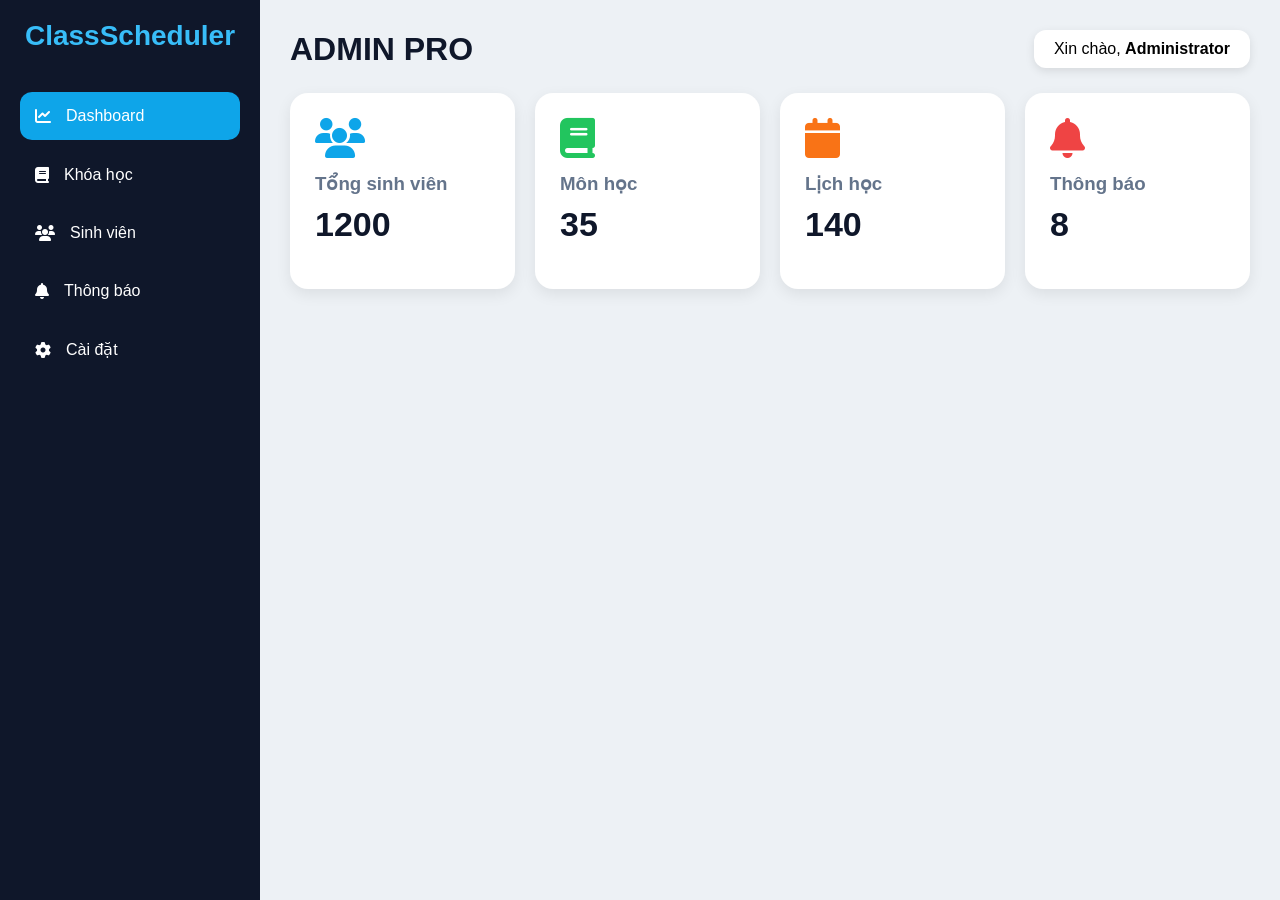
==== index.html @ 7f50b0c2 "up" ====
<!DOCTYPE html>
<html lang="vi">
<head>
<meta charset="UTF-8">
<meta name="viewport" content="width=device-width, initial-scale=1.0">
<title>Admin Pro Dashboard</title>

<link rel="stylesheet"
href="https://cdnjs.cloudflare.com/ajax/libs/font-awesome/6.5.1/css/all.min.css"/>
<link rel="stylesheet" href="css/style2.css">
</head>

<body>

<!-- SIDEBAR -->

<div class="sidebar">

    <div class="logo">
        <h2>ClassScheduler</h2>
    </div>

    <ul class="menu">

        <li>
            <a class="nav-link active" data-target="dashboard">
                <i class="fa-solid fa-chart-line"></i>
                <span>Dashboard</span>
            </a>
        </li>

        <li>
            <a class="nav-link" data-target="courses">
                <i class="fa-solid fa-book"></i>
                <span>Khóa học</span>
            </a>
        </li>

        <li>
            <a class="nav-link" data-target="students">
                <i class="fa-solid fa-users"></i>
                <span>Sinh viên</span>
            </a>
        </li>

        <li>
            <a class="nav-link" data-target="notifications">
                <i class="fa-solid fa-bell"></i>
                <span>Thông báo</span>
            </a>
        </li>

        <li>
            <a class="nav-link" data-target="settings">
                <i class="fa-solid fa-gear"></i>
                <span>Cài đặt</span>
            </a>
        </li>

    </ul>

</div>

<!-- MAIN -->

<div class="main">

    <div class="topbar">
        <h1>ADMIN PRO</h1>

        <div class="admin">
            Xin chào, <b>Administrator</b>
        </div>
    </div>

    <!-- DASHBOARD -->

    <div id="dashboard" class="section active">

        <div class="cards">

            <div class="card">
                <i class="fa-solid fa-users blue"></i>
                <h3>Tổng sinh viên</h3>
                <h2>1200</h2>
            </div>

            <div class="card">
                <i class="fa-solid fa-book green"></i>
                <h3>Môn học</h3>
                <h2>35</h2>
            </div>

            <div class="card">
                <i class="fa-solid fa-calendar orange"></i>
                <h3>Lịch học</h3>
                <h2>140</h2>
            </div>

            <div class="card">
                <i class="fa-solid fa-bell red"></i>
                <h3>Thông báo</h3>
                <h2>8</h2>
            </div>

        </div>

    </div>

    <!-- COURSES -->

    <div id="courses" class="section">

        <div class="content-box">

            <h2>Quản lý khóa học</h2>

            <button class="btn add">
                <i class="fa-solid fa-plus"></i>
                Thêm môn học
            </button>

        </div>

    </div>

    <!-- STUDENTS -->

    <div id="students" class="section">

        <div class="content-box">

            <h2>Danh sách sinh viên</h2>

        </div>

    </div>

    <!-- NOTIFICATIONS -->

    <div id="notifications" class="section">

        <div class="content-box">

            <h2>Thông báo hệ thống</h2>

        </div>

    </div>

    <!-- SETTINGS -->

    <div id="settings" class="section">

        <div class="content-box">

            <h2>Cài đặt hệ thống</h2>

        </div>

    </div>

</div>

<!-- LINK FILE JS -->
<script src="js/admin.js"></script>

</body>
</html>
---- css/style2.css ----
*{
    margin:0;
    padding:0;
    box-sizing:border-box;
    font-family:Arial, Helvetica, sans-serif;
}

body{
    background:#edf1f5;
    display:flex;
}

/* SIDEBAR */

.sidebar{
    width:260px;
    height:100vh;
    background:#0f172a;
    color:white;
    position:fixed;
    left:0;
    top:0;
    padding:20px;
}

.logo{
    text-align:center;
    margin-bottom:40px;
}

.logo h2{
    color:#38bdf8;
    font-size:28px;
}

.menu{
    list-style:none;
}

.menu li{
    margin:10px 0;
}

.menu a{
    display:flex;
    align-items:center;
    gap:15px;
    text-decoration:none;
    color:white;
    padding:15px;
    border-radius:12px;
    transition:0.3s;
    cursor:pointer;
}

.menu a:hover{
    background:#1e293b;
}

.menu a.active{
    background:#0ea5e9;
}

/* MAIN */

.main{
    margin-left:260px;
    width:calc(100% - 260px);
    padding:30px;
}

/* TOPBAR */

.topbar{
    display:flex;
    justify-content:space-between;
    align-items:center;
    margin-bottom:25px;
}

.topbar h1{
    color:#0f172a;
}

.admin{
    background:white;
    padding:10px 20px;
    border-radius:12px;
    box-shadow:0 3px 10px rgba(0,0,0,0.1);
}

/* CARDS */

.cards{
    display:grid;
    grid-template-columns:repeat(auto-fit,minmax(220px,1fr));
    gap:20px;
    margin-bottom:30px;
}

.card{
    background:white;
    padding:25px;
    border-radius:18px;
    box-shadow:0 5px 15px rgba(0,0,0,0.08);
}

.card i{
    font-size:40px;
    margin-bottom:15px;
}

.card h3{
    color:#64748b;
    margin-bottom:10px;
}

.card h2{
    color:#0f172a;
    font-size:34px;
}

.blue{color:#0ea5e9;}
.green{color:#22c55e;}
.orange{color:#f97316;}
.red{color:#ef4444;}

/* CONTENT */

.content-box{
    background:white;
    padding:25px;
    border-radius:20px;
    box-shadow:0 5px 15px rgba(0,0,0,0.08);
}

.section{
    display:none;
}

.section.active{
    display:block;
}

.section h2{
    margin-bottom:20px;
    color:#0f172a;
}

/* TABLE */

table{
    width:100%;
    border-collapse:collapse;
}

table th,
table td{
    padding:15px;
    border-bottom:1px solid #ddd;
    text-align:left;
}

table th{
    background:#f1f5f9;
}

.btn{
    border:none;
    padding:10px 15px;
    border-radius:8px;
    cursor:pointer;
    color:white;
}

.edit{
    background:#3b82f6;
}

.delete{
    background:#ef4444;
}

.add{
    background:#10b981;
    margin-bottom:20px;
}

/* NOTIFICATION */

.notice{
    background:#fff7ed;
    border-left:5px solid orange;
    padding:15px;
    margin-bottom:15px;
    border-radius:10px;
}

/* SETTINGS */

.setting-item{
    margin-bottom:20px;
}

.setting-item label{
    display:block;
    margin-bottom:8px;
    font-weight:bold;
}

.setting-item input{
    width:100%;
    padding:12px;
    border:1px solid #ccc;
    border-radius:8px;
}

/* MOBILE */

@media(max-width:900px){

    .sidebar{
        width:80px;
    }

    .sidebar span,
    .logo h2{
        display:none;
    }

    .main{
        margin-left:80px;
        width:calc(100% - 80px);
    }
}
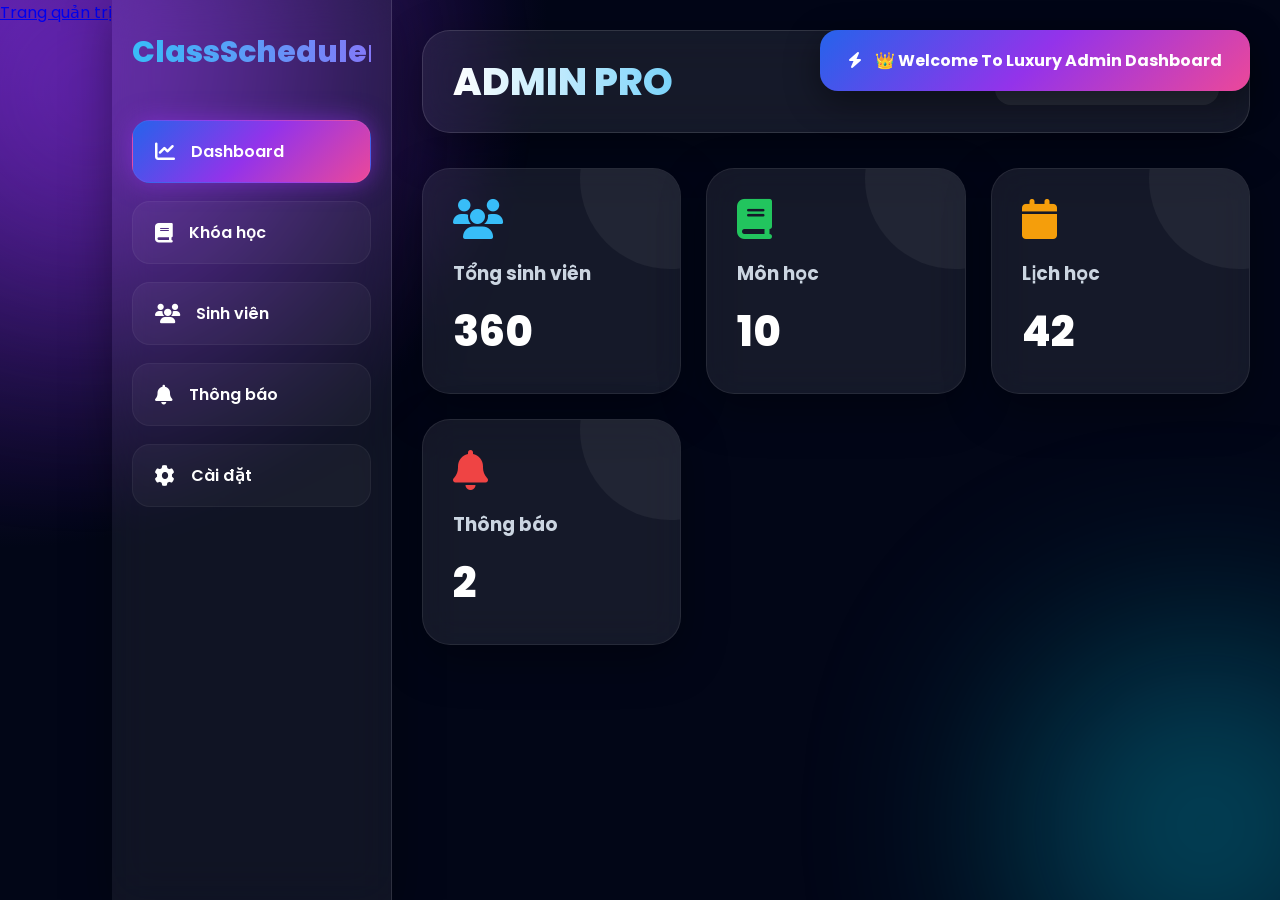
==== commit c92cb97c: "up" ====
--- a/index.html
+++ b/index.html
@@ -8,7 +8,9 @@
 <link rel="stylesheet"
 href="https://cdnjs.cloudflare.com/ajax/libs/font-awesome/6.5.1/css/all.min.css"/>
 <link rel="stylesheet" href="css/style2.css">
+<a href="index2.html">Trang quản trị</a>
 </head>
+
 
 <body>
 
@@ -120,6 +122,55 @@
                 Thêm môn học
             </button>
 
+            <table>
+
+                <thead>
+                    <tr>
+                        <th>ID</th>
+                        <th>Tên môn</th>
+                        <th>Giảng viên</th>
+                        <th>Hành động</th>
+                    </tr>
+                </thead>
+
+                <tbody>
+
+                    <tr>
+                        <td>CS101</td>
+                        <td>Lập trình Web</td>
+                        <td>Nguyễn Văn A</td>
+
+                        <td>
+                            <button class="btn edit">
+                                <i class="fa-solid fa-pen"></i>
+                            </button>
+
+                            <button class="btn delete">
+                                <i class="fa-solid fa-trash"></i>
+                            </button>
+                        </td>
+                    </tr>
+
+                    <tr>
+                        <td>CS202</td>
+                        <td>Cơ sở dữ liệu</td>
+                        <td>Trần Thị B</td>
+
+                        <td>
+                            <button class="btn edit">
+                                <i class="fa-solid fa-pen"></i>
+                            </button>
+
+                            <button class="btn delete">
+                                <i class="fa-solid fa-trash"></i>
+                            </button>
+                        </td>
+                    </tr>
+
+                </tbody>
+
+            </table>
+
         </div>
 
     </div>
@@ -132,6 +183,34 @@
 
             <h2>Danh sách sinh viên</h2>
 
+            <table>
+
+                <thead>
+                    <tr>
+                        <th>MSSV</th>
+                        <th>Họ tên</th>
+                        <th>Lớp</th>
+                    </tr>
+                </thead>
+
+                <tbody>
+
+                    <tr>
+                        <td>1971020309</td>
+                        <td>Nguyễn Văn Nam</td>
+                        <td>DHKTPM17A</td>
+                    </tr>
+
+                    <tr>
+                        <td>1971020310</td>
+                        <td>Trần Quốc Bảo</td>
+                        <td>DHKTPM17B</td>
+                    </tr>
+
+                </tbody>
+
+            </table>
+
         </div>
 
     </div>
@@ -144,6 +223,14 @@
 
             <h2>Thông báo hệ thống</h2>
 
+            <div class="notice">
+                📌 Deadline nộp bài môn Web vào ngày 20/05
+            </div>
+
+            <div class="notice">
+                📌 Bảo trì hệ thống lúc 23:00 tối nay
+            </div>
+
         </div>
 
     </div>
@@ -156,6 +243,20 @@
 
             <h2>Cài đặt hệ thống</h2>
 
+            <div class="setting-item">
+                <label>Tên quản trị viên</label>
+                <input type="text" value="Administrator">
+            </div>
+
+            <div class="setting-item">
+                <label>Email</label>
+                <input type="email" value="admin@gmail.com">
+            </div>
+
+            <button class="btn add">
+                Lưu thay đổi
+            </button>
+
         </div>
 
     </div>
@@ -163,7 +264,9 @@
 </div>
 
 <!-- LINK FILE JS -->
-<script src="js/admin.js"></script>
+<script src="js/api.js"></script>
+<script src="js/main.js"></script>
+
 
 </body>
 </html>
--- a/css/style2.css
+++ b/css/style2.css
@@ -1,235 +1,636 @@
+/* =========================================
+   GOOGLE FONT
+========================================= */
+@import url('https://fonts.googleapis.com/css2?family=Poppins:wght@300;400;500;600;700;800&display=swap');
+
+/* =========================================
+   ROOT
+========================================= */
+:root{
+    --primary:#7c3aed;
+    --secondary:#06b6d4;
+    --pink:#ec4899;
+    --dark:#020617;
+    --glass:rgba(255,255,255,0.08);
+    --border:rgba(255,255,255,0.12);
+    --white:#ffffff;
+    --shadow:0 15px 45px rgba(0,0,0,0.35);
+}
+
+/* =========================================
+   RESET
+========================================= */
 *{
     margin:0;
     padding:0;
     box-sizing:border-box;
-    font-family:Arial, Helvetica, sans-serif;
+    font-family:'Poppins',sans-serif;
 }
 
 body{
-    background:#edf1f5;
     display:flex;
-}
-
-/* SIDEBAR */
-
+    min-height:100vh;
+    overflow:hidden;
+
+    background:
+    radial-gradient(circle at top left,#4c1d95,#020617 35%),
+    radial-gradient(circle at bottom right,#0f172a,#000 55%);
+
+    color:white;
+    position:relative;
+}
+
+/* =========================================
+   BACKGROUND GLOW
+========================================= */
+body::before,
+body::after{
+    content:"";
+    position:fixed;
+    border-radius:50%;
+    filter:blur(120px);
+    z-index:-1;
+    opacity:0.45;
+}
+
+body::before{
+    width:420px;
+    height:420px;
+    background:#9333ea;
+    top:-120px;
+    left:-120px;
+}
+
+body::after{
+    width:350px;
+    height:350px;
+    background:#06b6d4;
+    right:-100px;
+    bottom:-100px;
+}
+
+/* =========================================
+   SIDEBAR
+========================================= */
 .sidebar{
-    width:260px;
+    width:280px;
     height:100vh;
-    background:#0f172a;
-    color:white;
-    position:fixed;
-    left:0;
-    top:0;
-    padding:20px;
-}
-
+
+    background:rgba(255,255,255,0.06);
+
+    border-right:1px solid var(--border);
+
+    backdrop-filter:blur(20px);
+
+    padding:30px 20px;
+
+    box-shadow:var(--shadow);
+
+    position:relative;
+}
+
+/* LOGO */
 .logo{
     text-align:center;
-    margin-bottom:40px;
+    margin-bottom:45px;
 }
 
 .logo h2{
-    color:#38bdf8;
-    font-size:28px;
-}
-
+    font-size:30px;
+    font-weight:800;
+
+    background:linear-gradient(
+        90deg,
+        #38bdf8,
+        #a855f7,
+        #ec4899
+    );
+
+    background-size:300%;
+
+    -webkit-background-clip:text;
+    -webkit-text-fill-color:transparent;
+
+    animation:logoMove 6s linear infinite;
+}
+
+/* MENU */
 .menu{
     list-style:none;
 }
 
 .menu li{
-    margin:10px 0;
-}
-
-.menu a{
+    margin-bottom:18px;
+}
+
+/* NAV LINK */
+.nav-link{
     display:flex;
     align-items:center;
-    gap:15px;
-    text-decoration:none;
-    color:white;
-    padding:15px;
-    border-radius:12px;
-    transition:0.3s;
+    gap:16px;
+
+    padding:18px 22px;
+
+    border-radius:18px;
+
     cursor:pointer;
-}
-
-.menu a:hover{
-    background:#1e293b;
-}
-
-.menu a.active{
-    background:#0ea5e9;
-}
-
-/* MAIN */
-
+
+    transition:0.4s;
+
+    background:rgba(255,255,255,0.04);
+
+    border:1px solid rgba(255,255,255,0.05);
+
+    position:relative;
+    overflow:hidden;
+}
+
+/* SHINE */
+.nav-link::before{
+    content:"";
+    position:absolute;
+
+    top:0;
+    left:-120%;
+
+    width:100%;
+    height:100%;
+
+    background:linear-gradient(
+        90deg,
+        transparent,
+        rgba(255,255,255,0.35),
+        transparent
+    );
+
+    transition:0.8s;
+}
+
+.nav-link:hover::before{
+    left:120%;
+}
+
+.nav-link:hover{
+    transform:translateX(8px);
+
+    background:linear-gradient(
+        135deg,
+        rgba(56,189,248,0.18),
+        rgba(168,85,247,0.18)
+    );
+
+    box-shadow:
+    0 0 25px rgba(168,85,247,0.25);
+}
+
+.nav-link.active{
+    background:linear-gradient(
+        135deg,
+        #2563eb,
+        #9333ea,
+        #ec4899
+    );
+
+    box-shadow:
+    0 0 25px rgba(147,51,234,0.55);
+}
+
+.nav-link i{
+    font-size:20px;
+}
+
+.nav-link span{
+    font-weight:600;
+}
+
+/* =========================================
+   MAIN
+========================================= */
 .main{
-    margin-left:260px;
-    width:calc(100% - 260px);
+    flex:1;
     padding:30px;
+    overflow-y:auto;
 }
 
 /* TOPBAR */
-
 .topbar{
     display:flex;
     justify-content:space-between;
     align-items:center;
-    margin-bottom:25px;
+
+    margin-bottom:35px;
+
+    padding:22px 30px;
+
+    border-radius:28px;
+
+    background:var(--glass);
+
+    border:1px solid var(--border);
+
+    backdrop-filter:blur(20px);
+
+    box-shadow:var(--shadow);
 }
 
 .topbar h1{
-    color:#0f172a;
+    font-size:38px;
+    font-weight:800;
+
+    background:linear-gradient(
+        90deg,
+        #fff,
+        #38bdf8,
+        #ec4899
+    );
+
+    background-size:300%;
+
+    -webkit-background-clip:text;
+    -webkit-text-fill-color:transparent;
+
+    animation:titleMove 6s linear infinite;
 }
 
 .admin{
-    background:white;
-    padding:10px 20px;
-    border-radius:12px;
-    box-shadow:0 3px 10px rgba(0,0,0,0.1);
-}
-
-/* CARDS */
-
+    padding:12px 20px;
+
+    border-radius:16px;
+
+    background:rgba(255,255,255,0.08);
+
+    font-size:15px;
+}
+
+/* =========================================
+   SECTION
+========================================= */
+.section{
+    display:none;
+    animation:fadeIn 0.6s ease;
+}
+
+.section.active{
+    display:block;
+}
+
+/* =========================================
+   CARDS
+========================================= */
 .cards{
     display:grid;
-    grid-template-columns:repeat(auto-fit,minmax(220px,1fr));
-    gap:20px;
-    margin-bottom:30px;
-}
-
+    grid-template-columns:repeat(auto-fit,minmax(240px,1fr));
+    gap:25px;
+}
+
+/* CARD */
 .card{
-    background:white;
-    padding:25px;
-    border-radius:18px;
-    box-shadow:0 5px 15px rgba(0,0,0,0.08);
+    padding:30px;
+
+    border-radius:28px;
+
+    background:rgba(255,255,255,0.08);
+
+    border:1px solid rgba(255,255,255,0.08);
+
+    backdrop-filter:blur(18px);
+
+    position:relative;
+
+    overflow:hidden;
+
+    transition:0.5s;
+
+    box-shadow:var(--shadow);
+}
+
+/* GLOW */
+.card::before{
+    content:"";
+    position:absolute;
+
+    width:180px;
+    height:180px;
+
+    border-radius:50%;
+
+    background:rgba(255,255,255,0.05);
+
+    top:-80px;
+    right:-80px;
+}
+
+.card:hover{
+    transform:translateY(-10px) scale(1.03);
+
+    box-shadow:
+    0 0 35px rgba(168,85,247,0.25),
+    0 25px 45px rgba(0,0,0,0.45);
 }
 
 .card i{
     font-size:40px;
-    margin-bottom:15px;
+    margin-bottom:20px;
 }
 
 .card h3{
-    color:#64748b;
-    margin-bottom:10px;
+    margin-bottom:12px;
+    color:#cbd5e1;
 }
 
 .card h2{
-    color:#0f172a;
-    font-size:34px;
-}
-
-.blue{color:#0ea5e9;}
+    font-size:42px;
+    font-weight:800;
+}
+
+/* COLORS */
+.blue{color:#38bdf8;}
 .green{color:#22c55e;}
-.orange{color:#f97316;}
+.orange{color:#f59e0b;}
 .red{color:#ef4444;}
 
-/* CONTENT */
-
+/* =========================================
+   CONTENT BOX
+========================================= */
 .content-box{
-    background:white;
-    padding:25px;
-    border-radius:20px;
-    box-shadow:0 5px 15px rgba(0,0,0,0.08);
-}
-
-.section{
-    display:none;
-}
-
-.section.active{
-    display:block;
-}
-
-.section h2{
-    margin-bottom:20px;
-    color:#0f172a;
-}
-
-/* TABLE */
-
+    background:rgba(255,255,255,0.08);
+
+    border:1px solid rgba(255,255,255,0.08);
+
+    border-radius:30px;
+
+    padding:35px;
+
+    backdrop-filter:blur(20px);
+
+    box-shadow:var(--shadow);
+}
+
+.content-box h2{
+    margin-bottom:25px;
+    font-size:28px;
+}
+
+/* =========================================
+   BUTTON
+========================================= */
+.btn{
+    border:none;
+
+    padding:14px 24px;
+
+    border-radius:16px;
+
+    color:white;
+
+    cursor:pointer;
+
+    font-weight:700;
+
+    transition:0.4s;
+
+    position:relative;
+    overflow:hidden;
+}
+
+.btn::before{
+    content:"";
+    position:absolute;
+
+    top:0;
+    left:-120%;
+
+    width:100%;
+    height:100%;
+
+    background:linear-gradient(
+        90deg,
+        transparent,
+        rgba(255,255,255,0.4),
+        transparent
+    );
+
+    transition:0.8s;
+}
+
+.btn:hover::before{
+    left:120%;
+}
+
+.btn:hover{
+    transform:translateY(-4px);
+
+    box-shadow:
+    0 10px 25px rgba(168,85,247,0.35);
+}
+
+.add{
+    background:linear-gradient(
+        135deg,
+        #2563eb,
+        #9333ea,
+        #ec4899
+    );
+}
+
+.edit{
+    background:linear-gradient(
+        135deg,
+        #0ea5e9,
+        #38bdf8
+    );
+}
+
+.delete{
+    background:linear-gradient(
+        135deg,
+        #dc2626,
+        #ef4444
+    );
+}
+
+/* =========================================
+   TABLE
+========================================= */
 table{
     width:100%;
     border-collapse:collapse;
-}
-
-table th,
-table td{
-    padding:15px;
-    border-bottom:1px solid #ddd;
+    margin-top:25px;
+    overflow:hidden;
+    border-radius:20px;
+}
+
+thead{
+    background:linear-gradient(
+        135deg,
+        rgba(37,99,235,0.35),
+        rgba(147,51,234,0.35)
+    );
+}
+
+thead th{
+    padding:18px;
     text-align:left;
-}
-
-table th{
-    background:#f1f5f9;
-}
-
-.btn{
-    border:none;
-    padding:10px 15px;
-    border-radius:8px;
-    cursor:pointer;
-    color:white;
-}
-
-.edit{
-    background:#3b82f6;
-}
-
-.delete{
-    background:#ef4444;
-}
-
-.add{
-    background:#10b981;
-    margin-bottom:20px;
-}
-
-/* NOTIFICATION */
-
+    font-size:15px;
+}
+
+tbody tr{
+    transition:0.3s;
+    border-bottom:1px solid rgba(255,255,255,0.08);
+}
+
+tbody tr:hover{
+    background:rgba(255,255,255,0.05);
+}
+
+tbody td{
+    padding:18px;
+}
+
+/* =========================================
+   NOTICE
+========================================= */
 .notice{
-    background:#fff7ed;
-    border-left:5px solid orange;
-    padding:15px;
-    margin-bottom:15px;
-    border-radius:10px;
-}
-
-/* SETTINGS */
-
+    padding:18px 22px;
+
+    margin-bottom:18px;
+
+    border-radius:18px;
+
+    background:rgba(255,255,255,0.06);
+
+    border-left:5px solid #38bdf8;
+
+    transition:0.4s;
+}
+
+.notice:hover{
+    transform:translateX(8px);
+
+    background:rgba(255,255,255,0.09);
+}
+
+/* =========================================
+   SETTINGS
+========================================= */
 .setting-item{
-    margin-bottom:20px;
+    margin-bottom:25px;
 }
 
 .setting-item label{
     display:block;
-    margin-bottom:8px;
-    font-weight:bold;
+    margin-bottom:10px;
+    font-weight:600;
 }
 
 .setting-item input{
     width:100%;
-    padding:12px;
-    border:1px solid #ccc;
-    border-radius:8px;
-}
-
-/* MOBILE */
-
+    height:55px;
+
+    border:none;
+    outline:none;
+
+    border-radius:16px;
+
+    padding:0 18px;
+
+    background:rgba(255,255,255,0.08);
+
+    color:white;
+
+    border:1px solid rgba(255,255,255,0.08);
+}
+
+/* =========================================
+   ANIMATION
+========================================= */
+@keyframes fadeIn{
+    from{
+        opacity:0;
+        transform:translateY(20px);
+    }
+    to{
+        opacity:1;
+        transform:translateY(0);
+    }
+}
+
+@keyframes logoMove{
+    0%{
+        background-position:0%;
+    }
+    100%{
+        background-position:300%;
+    }
+}
+
+@keyframes titleMove{
+    0%{
+        background-position:0%;
+    }
+    100%{
+        background-position:300%;
+    }
+}
+
+/* =========================================
+   SCROLLBAR
+========================================= */
+::-webkit-scrollbar{
+    width:10px;
+}
+
+::-webkit-scrollbar-thumb{
+    background:linear-gradient(
+        #38bdf8,
+        #9333ea
+    );
+
+    border-radius:20px;
+}
+
+/* =========================================
+   RESPONSIVE
+========================================= */
 @media(max-width:900px){
 
     .sidebar{
-        width:80px;
-    }
-
-    .sidebar span,
+        width:90px;
+    }
+
     .logo h2{
         display:none;
     }
 
+    .nav-link span{
+        display:none;
+    }
+
+    .nav-link{
+        justify-content:center;
+    }
+
+}
+
+@media(max-width:700px){
+
+    body{
+        flex-direction:column;
+    }
+
+    .sidebar{
+        width:100%;
+        height:auto;
+    }
+
+    .menu{
+        display:flex;
+        overflow:auto;
+        gap:10px;
+    }
+
     .main{
-        margin-left:80px;
-        width:calc(100% - 80px);
-    }
+        padding:20px;
+    }
+
 }
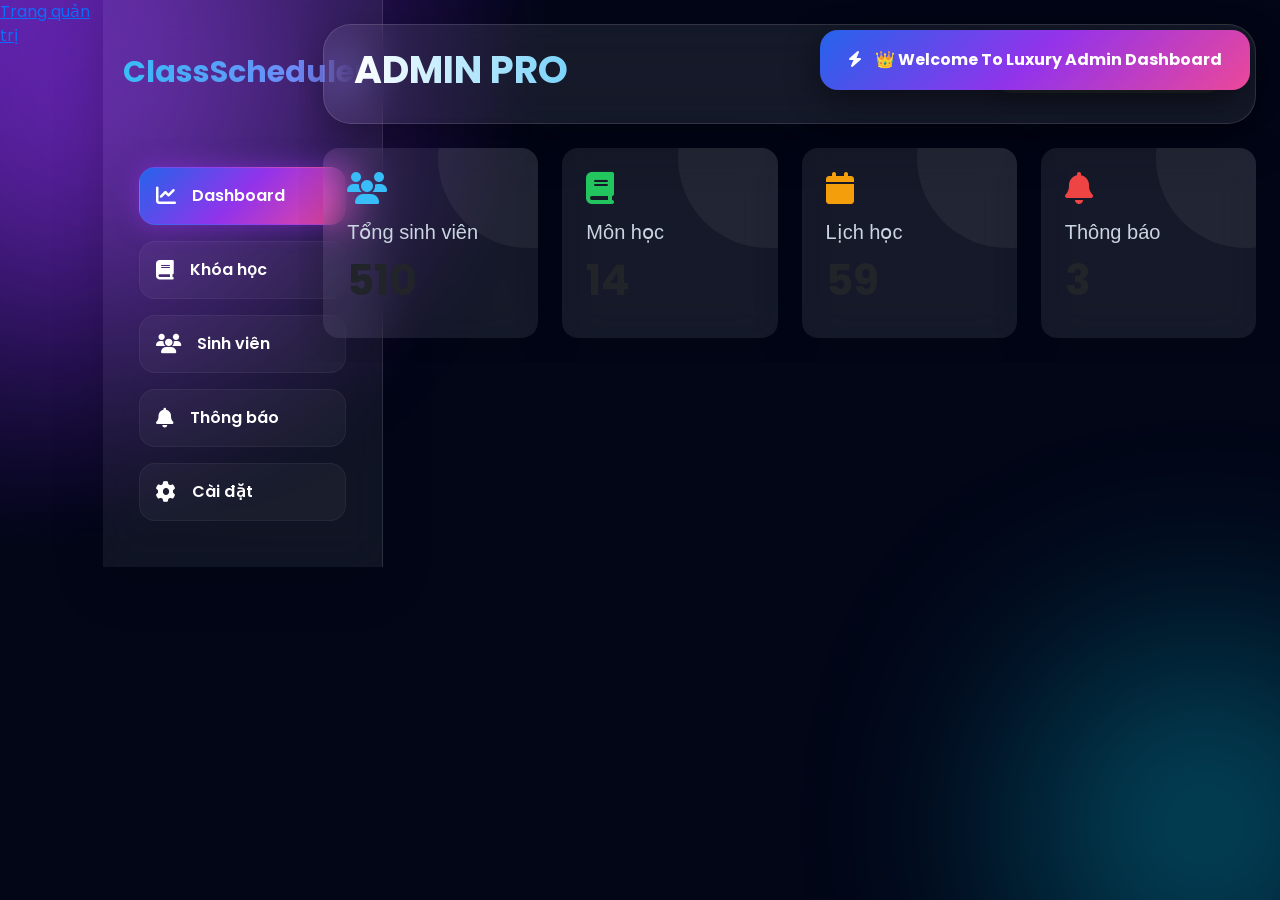
==== commit 361b9aa7: "up" ====
--- a/index.html
+++ b/index.html
@@ -1,272 +1,483 @@
 <!DOCTYPE html>
 <html lang="vi">
+
 <head>
+
 <meta charset="UTF-8">
-<meta name="viewport" content="width=device-width, initial-scale=1.0">
+
+<meta name="viewport"
+content="width=device-width, initial-scale=1.0">
+
 <title>Admin Pro Dashboard</title>
 
+<!-- BOOTSTRAP 5 -->
+<link href="https://cdn.jsdelivr.net/npm/bootstrap@5.3.3/dist/css/bootstrap.min.css"
+rel="stylesheet">
+
+<!-- FONT AWESOME -->
 <link rel="stylesheet"
 href="https://cdnjs.cloudflare.com/ajax/libs/font-awesome/6.5.1/css/all.min.css"/>
+
+<!-- CSS -->
 <link rel="stylesheet" href="css/style2.css">
+
 <a href="index2.html">Trang quản trị</a>
+
 </head>
 
-
 <body>
 
-<!-- SIDEBAR -->
-
-<div class="sidebar">
-
-    <div class="logo">
-        <h2>ClassScheduler</h2>
+<!-- CONTAINER -->
+<div class="container-fluid p-0">
+
+    <div class="row g-0">
+
+        <!-- SIDEBAR -->
+        <div class="col-12 col-md-3 col-lg-2">
+
+            <div class="sidebar h-100 shadow-lg">
+
+                <div class="logo text-center py-4">
+                    <h2 class="fw-bold text-white">
+                        ClassScheduler
+                    </h2>
+                </div>
+
+                <ul class="menu list-unstyled px-3">
+
+                    <li class="mb-3">
+
+                        <a class="nav-link active d-flex align-items-center gap-3 rounded-4 p-3"
+                        data-target="dashboard">
+
+                            <i class="fa-solid fa-chart-line"></i>
+                            <span>Dashboard</span>
+
+                        </a>
+
+                    </li>
+
+                    <li class="mb-3">
+
+                        <a class="nav-link d-flex align-items-center gap-3 rounded-4 p-3"
+                        data-target="courses">
+
+                            <i class="fa-solid fa-book"></i>
+                            <span>Khóa học</span>
+
+                        </a>
+
+                    </li>
+
+                    <li class="mb-3">
+
+                        <a class="nav-link d-flex align-items-center gap-3 rounded-4 p-3"
+                        data-target="students">
+
+                            <i class="fa-solid fa-users"></i>
+                            <span>Sinh viên</span>
+
+                        </a>
+
+                    </li>
+
+                    <li class="mb-3">
+
+                        <a class="nav-link d-flex align-items-center gap-3 rounded-4 p-3"
+                        data-target="notifications">
+
+                            <i class="fa-solid fa-bell"></i>
+                            <span>Thông báo</span>
+
+                        </a>
+
+                    </li>
+
+                    <li class="mb-3">
+
+                        <a class="nav-link d-flex align-items-center gap-3 rounded-4 p-3"
+                        data-target="settings">
+
+                            <i class="fa-solid fa-gear"></i>
+                            <span>Cài đặt</span>
+
+                        </a>
+
+                    </li>
+
+                </ul>
+
+            </div>
+
+        </div>
+
+        <!-- MAIN -->
+        <div class="col-12 col-md-9 col-lg-10">
+
+            <div class="main p-3 p-md-4">
+
+                <!-- TOPBAR -->
+                <div class="topbar
+                d-flex
+                justify-content-between
+                align-items-center
+                flex-wrap
+                gap-3
+                mb-4">
+
+                    <h1 class="fw-bold text-white">
+                        ADMIN PRO
+                    </h1>
+
+                    <div class="admin bg-dark text-white px-4 py-2 rounded-pill shadow">
+
+                        Xin chào,
+                        <b>Administrator</b>
+
+                    </div>
+
+                </div>
+
+                <!-- DASHBOARD -->
+                <div id="dashboard" class="section active">
+
+                    <div class="row g-4">
+
+                        <div class="col-12 col-sm-6 col-xl-3">
+
+                            <div class="card border-0 shadow-lg rounded-4 p-4">
+
+                                <i class="fa-solid fa-users blue fs-2 mb-3"></i>
+
+                                <h3 class="fs-5">
+                                    Tổng sinh viên
+                                </h3>
+
+                                <h2 class="fw-bold">
+                                    1200
+                                </h2>
+
+                            </div>
+
+                        </div>
+
+                        <div class="col-12 col-sm-6 col-xl-3">
+
+                            <div class="card border-0 shadow-lg rounded-4 p-4">
+
+                                <i class="fa-solid fa-book green fs-2 mb-3"></i>
+
+                                <h3 class="fs-5">
+                                    Môn học
+                                </h3>
+
+                                <h2 class="fw-bold">
+                                    35
+                                </h2>
+
+                            </div>
+
+                        </div>
+
+                        <div class="col-12 col-sm-6 col-xl-3">
+
+                            <div class="card border-0 shadow-lg rounded-4 p-4">
+
+                                <i class="fa-solid fa-calendar orange fs-2 mb-3"></i>
+
+                                <h3 class="fs-5">
+                                    Lịch học
+                                </h3>
+
+                                <h2 class="fw-bold">
+                                    140
+                                </h2>
+
+                            </div>
+
+                        </div>
+
+                        <div class="col-12 col-sm-6 col-xl-3">
+
+                            <div class="card border-0 shadow-lg rounded-4 p-4">
+
+                                <i class="fa-solid fa-bell red fs-2 mb-3"></i>
+
+                                <h3 class="fs-5">
+                                    Thông báo
+                                </h3>
+
+                                <h2 class="fw-bold">
+                                    8
+                                </h2>
+
+                            </div>
+
+                        </div>
+
+                    </div>
+
+                </div>
+
+                <!-- COURSES -->
+                <div id="courses" class="section">
+
+                    <div class="content-box
+                    bg-dark
+                    text-white
+                    rounded-4
+                    shadow-lg
+                    p-4">
+
+                        <div class="d-flex
+                        justify-content-between
+                        align-items-center
+                        flex-wrap
+                        gap-3
+                        mb-4">
+
+                            <h2>
+                                Quản lý khóa học
+                            </h2>
+
+                            <button class="btn btn-success rounded-pill px-4">
+
+                                <i class="fa-solid fa-plus"></i>
+                                Thêm môn học
+
+                            </button>
+
+                        </div>
+
+                        <div class="table-responsive">
+
+                            <table class="table table-dark table-hover align-middle text-center">
+
+                                <thead>
+
+                                    <tr>
+
+                                        <th>ID</th>
+                                        <th>Tên môn</th>
+                                        <th>Giảng viên</th>
+                                        <th>Hành động</th>
+
+                                    </tr>
+
+                                </thead>
+
+                                <tbody>
+
+                                    <tr>
+
+                                        <td>CS101</td>
+                                        <td>Lập trình Web</td>
+                                        <td>Nguyễn Văn A</td>
+
+                                        <td>
+
+                                            <button class="btn btn-warning">
+
+                                                <i class="fa-solid fa-pen"></i>
+
+                                            </button>
+
+                                            <button class="btn btn-danger">
+
+                                                <i class="fa-solid fa-trash"></i>
+
+                                            </button>
+
+                                        </td>
+
+                                    </tr>
+
+                                    <tr>
+
+                                        <td>CS202</td>
+                                        <td>Cơ sở dữ liệu</td>
+                                        <td>Trần Thị B</td>
+
+                                        <td>
+
+                                            <button class="btn btn-warning">
+
+                                                <i class="fa-solid fa-pen"></i>
+
+                                            </button>
+
+                                            <button class="btn btn-danger">
+
+                                                <i class="fa-solid fa-trash"></i>
+
+                                            </button>
+
+                                        </td>
+
+                                    </tr>
+
+                                </tbody>
+
+                            </table>
+
+                        </div>
+
+                    </div>
+
+                </div>
+
+                <!-- STUDENTS -->
+                <div id="students" class="section">
+
+                    <div class="content-box
+                    bg-dark
+                    text-white
+                    rounded-4
+                    shadow-lg
+                    p-4">
+
+                        <h2 class="mb-4">
+                            Danh sách sinh viên
+                        </h2>
+
+                        <div class="table-responsive">
+
+                            <table class="table table-bordered table-hover table-dark text-center">
+
+                                <thead>
+
+                                    <tr>
+
+                                        <th>MSSV</th>
+                                        <th>Họ tên</th>
+                                        <th>Lớp</th>
+
+                                    </tr>
+
+                                </thead>
+
+                                <tbody>
+
+                                    <tr>
+
+                                        <td>1971020309</td>
+                                        <td>Nguyễn Văn Nam</td>
+                                        <td>DHKTPM17A</td>
+
+                                    </tr>
+
+                                    <tr>
+
+                                        <td>1971020310</td>
+                                        <td>Trần Quốc Bảo</td>
+                                        <td>DHKTPM17B</td>
+
+                                    </tr>
+
+                                </tbody>
+
+                            </table>
+
+                        </div>
+
+                    </div>
+
+                </div>
+
+                <!-- NOTIFICATIONS -->
+                <div id="notifications" class="section">
+
+                    <div class="content-box
+                    bg-dark
+                    text-white
+                    rounded-4
+                    shadow-lg
+                    p-4">
+
+                        <h2 class="mb-4">
+                            Thông báo hệ thống
+                        </h2>
+
+                        <div class="alert alert-warning rounded-4">
+
+                            📌 Deadline nộp bài môn Web vào ngày 20/05
+
+                        </div>
+
+                        <div class="alert alert-info rounded-4">
+
+                            📌 Bảo trì hệ thống lúc 23:00 tối nay
+
+                        </div>
+
+                    </div>
+
+                </div>
+
+                <!-- SETTINGS -->
+                <div id="settings" class="section">
+
+                    <div class="content-box
+                    bg-dark
+                    text-white
+                    rounded-4
+                    shadow-lg
+                    p-4">
+
+                        <h2 class="mb-4">
+                            Cài đặt hệ thống
+                        </h2>
+
+                        <div class="mb-4">
+
+                            <label class="form-label">
+                                Tên quản trị viên
+                            </label>
+
+                            <input
+                            type="text"
+                            class="form-control"
+                            value="Administrator">
+
+                        </div>
+
+                        <div class="mb-4">
+
+                            <label class="form-label">
+                                Email
+                            </label>
+
+                            <input
+                            type="email"
+                            class="form-control"
+                            value="admin@gmail.com">
+
+                        </div>
+
+                        <button class="btn btn-success rounded-pill px-4">
+
+                            Lưu thay đổi
+
+                        </button>
+
+                    </div>
+
+                </div>
+
+            </div>
+
+        </div>
+
     </div>
 
-    <ul class="menu">
-
-        <li>
-            <a class="nav-link active" data-target="dashboard">
-                <i class="fa-solid fa-chart-line"></i>
-                <span>Dashboard</span>
-            </a>
-        </li>
-
-        <li>
-            <a class="nav-link" data-target="courses">
-                <i class="fa-solid fa-book"></i>
-                <span>Khóa học</span>
-            </a>
-        </li>
-
-        <li>
-            <a class="nav-link" data-target="students">
-                <i class="fa-solid fa-users"></i>
-                <span>Sinh viên</span>
-            </a>
-        </li>
-
-        <li>
-            <a class="nav-link" data-target="notifications">
-                <i class="fa-solid fa-bell"></i>
-                <span>Thông báo</span>
-            </a>
-        </li>
-
-        <li>
-            <a class="nav-link" data-target="settings">
-                <i class="fa-solid fa-gear"></i>
-                <span>Cài đặt</span>
-            </a>
-        </li>
-
-    </ul>
-
 </div>
 
-<!-- MAIN -->
-
-<div class="main">
-
-    <div class="topbar">
-        <h1>ADMIN PRO</h1>
-
-        <div class="admin">
-            Xin chào, <b>Administrator</b>
-        </div>
-    </div>
-
-    <!-- DASHBOARD -->
-
-    <div id="dashboard" class="section active">
-
-        <div class="cards">
-
-            <div class="card">
-                <i class="fa-solid fa-users blue"></i>
-                <h3>Tổng sinh viên</h3>
-                <h2>1200</h2>
-            </div>
-
-            <div class="card">
-                <i class="fa-solid fa-book green"></i>
-                <h3>Môn học</h3>
-                <h2>35</h2>
-            </div>
-
-            <div class="card">
-                <i class="fa-solid fa-calendar orange"></i>
-                <h3>Lịch học</h3>
-                <h2>140</h2>
-            </div>
-
-            <div class="card">
-                <i class="fa-solid fa-bell red"></i>
-                <h3>Thông báo</h3>
-                <h2>8</h2>
-            </div>
-
-        </div>
-
-    </div>
-
-    <!-- COURSES -->
-
-    <div id="courses" class="section">
-
-        <div class="content-box">
-
-            <h2>Quản lý khóa học</h2>
-
-            <button class="btn add">
-                <i class="fa-solid fa-plus"></i>
-                Thêm môn học
-            </button>
-
-            <table>
-
-                <thead>
-                    <tr>
-                        <th>ID</th>
-                        <th>Tên môn</th>
-                        <th>Giảng viên</th>
-                        <th>Hành động</th>
-                    </tr>
-                </thead>
-
-                <tbody>
-
-                    <tr>
-                        <td>CS101</td>
-                        <td>Lập trình Web</td>
-                        <td>Nguyễn Văn A</td>
-
-                        <td>
-                            <button class="btn edit">
-                                <i class="fa-solid fa-pen"></i>
-                            </button>
-
-                            <button class="btn delete">
-                                <i class="fa-solid fa-trash"></i>
-                            </button>
-                        </td>
-                    </tr>
-
-                    <tr>
-                        <td>CS202</td>
-                        <td>Cơ sở dữ liệu</td>
-                        <td>Trần Thị B</td>
-
-                        <td>
-                            <button class="btn edit">
-                                <i class="fa-solid fa-pen"></i>
-                            </button>
-
-                            <button class="btn delete">
-                                <i class="fa-solid fa-trash"></i>
-                            </button>
-                        </td>
-                    </tr>
-
-                </tbody>
-
-            </table>
-
-        </div>
-
-    </div>
-
-    <!-- STUDENTS -->
-
-    <div id="students" class="section">
-
-        <div class="content-box">
-
-            <h2>Danh sách sinh viên</h2>
-
-            <table>
-
-                <thead>
-                    <tr>
-                        <th>MSSV</th>
-                        <th>Họ tên</th>
-                        <th>Lớp</th>
-                    </tr>
-                </thead>
-
-                <tbody>
-
-                    <tr>
-                        <td>1971020309</td>
-                        <td>Nguyễn Văn Nam</td>
-                        <td>DHKTPM17A</td>
-                    </tr>
-
-                    <tr>
-                        <td>1971020310</td>
-                        <td>Trần Quốc Bảo</td>
-                        <td>DHKTPM17B</td>
-                    </tr>
-
-                </tbody>
-
-            </table>
-
-        </div>
-
-    </div>
-
-    <!-- NOTIFICATIONS -->
-
-    <div id="notifications" class="section">
-
-        <div class="content-box">
-
-            <h2>Thông báo hệ thống</h2>
-
-            <div class="notice">
-                📌 Deadline nộp bài môn Web vào ngày 20/05
-            </div>
-
-            <div class="notice">
-                📌 Bảo trì hệ thống lúc 23:00 tối nay
-            </div>
-
-        </div>
-
-    </div>
-
-    <!-- SETTINGS -->
-
-    <div id="settings" class="section">
-
-        <div class="content-box">
-
-            <h2>Cài đặt hệ thống</h2>
-
-            <div class="setting-item">
-                <label>Tên quản trị viên</label>
-                <input type="text" value="Administrator">
-            </div>
-
-            <div class="setting-item">
-                <label>Email</label>
-                <input type="email" value="admin@gmail.com">
-            </div>
-
-            <button class="btn add">
-                Lưu thay đổi
-            </button>
-
-        </div>
-
-    </div>
-
-</div>
+<!-- BOOTSTRAP JS -->
+<script src="https://cdn.jsdelivr.net/npm/bootstrap@5.3.3/dist/js/bootstrap.bundle.min.js"></script>
 
 <!-- LINK FILE JS -->
 <script src="js/api.js"></script>
 <script src="js/main.js"></script>
 
-
 </body>
 </html>
